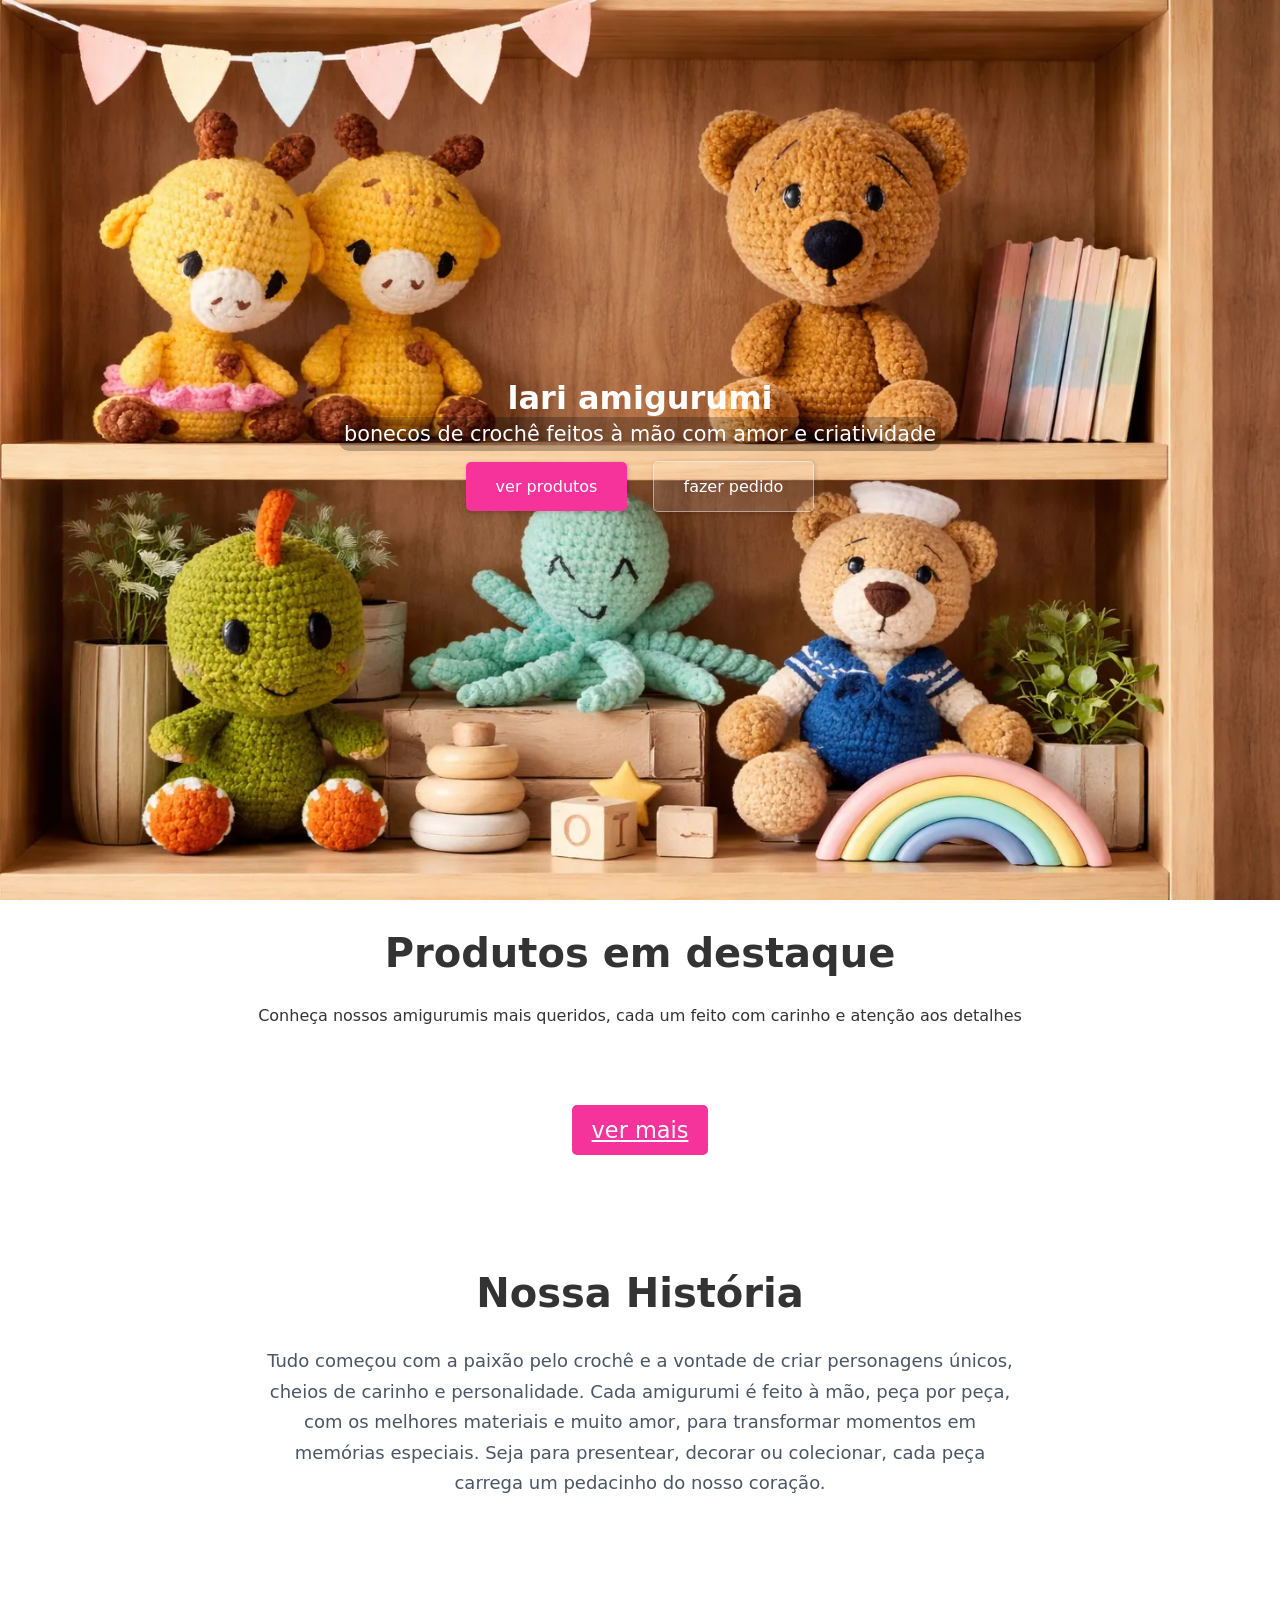
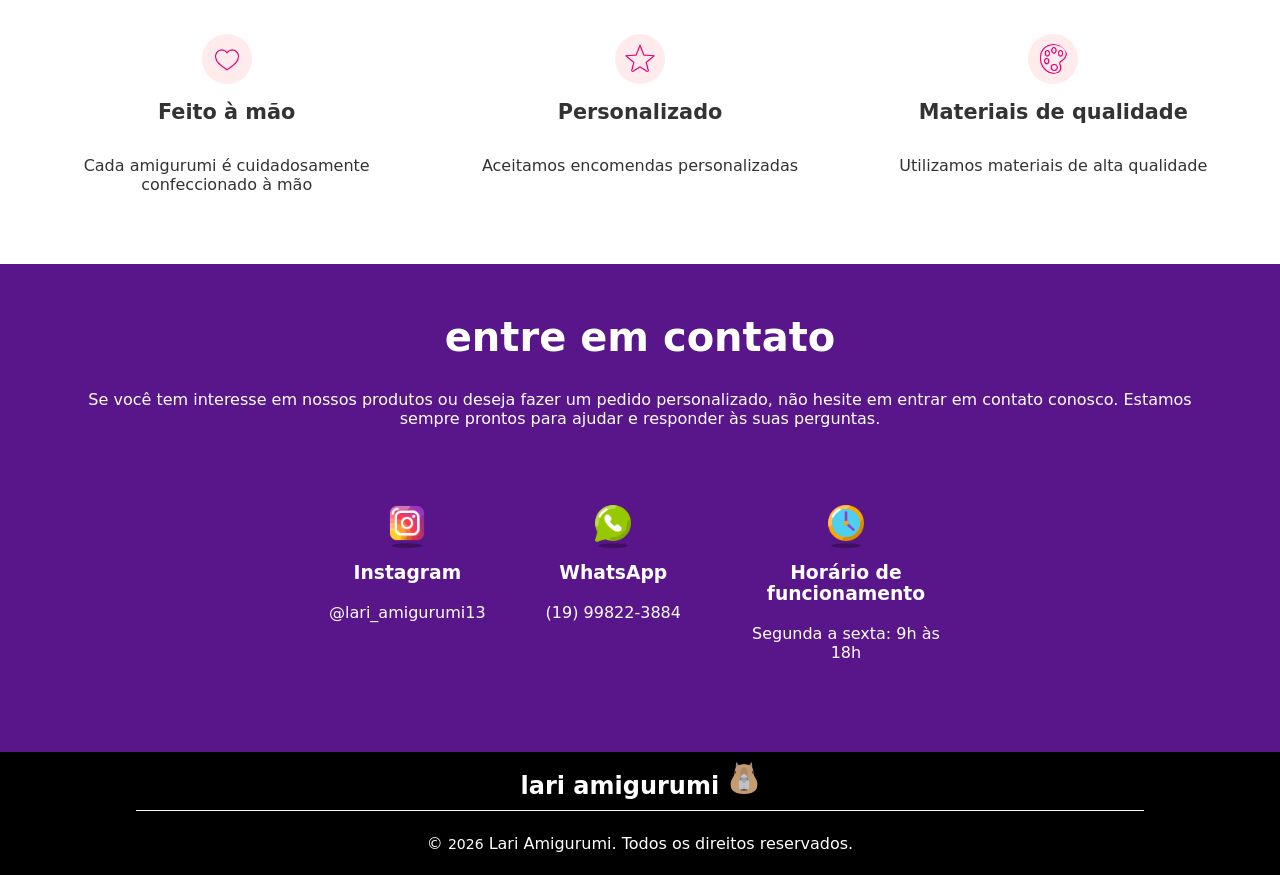
==== index.html @ 259a3780 "fix: atualiza versões dos estilos CSS e scripts, ajusta comportamento das imagens nos cards" ====
<!DOCTYPE html>
<html lang="pt-BR">

<head>
    <meta charset="UTF-8">
    <meta name="viewport" content="width=device-width, initial-scale=1.0">
    <title>Lari Amigurumi | Bonecos de Crochê Feitos à Mão</title>
    <meta name="description" content="Amigurumis e pelúcias de crochê feitos à mão com amor e criatividade. Chaveiros, bonecos e animais personalizados. Encomende pelo WhatsApp!">
    <meta name="keywords" content="amigurumi, crochê, bonecos de crochê, pelúcia, chaveiro, presente, artesanato">
    <meta name="author" content="Lari Amigurumi">
    <meta property="og:title" content="Lari Amigurumi | Bonecos de Crochê Feitos à Mão">
    <meta property="og:description" content="Amigurumis e pelúcias de crochê feitos à mão com amor e criatividade. Encomende pelo WhatsApp!">
    <meta property="og:type" content="website">
    <meta property="og:url" content="https://lariamigurumi.com/">
    <meta property="og:locale" content="pt_BR">
    <meta property="og:image" content="https://lariamigurumi.com/img/icon/fundo-prateleira.jpg">
    <link rel="canonical" href="https://lariamigurumi.com/">
    <link rel="preload" as="image" href="img/icon/fundo-prateleira.webp" fetchpriority="high">
    <link rel="icon" type="image/png" sizes="32x32" href="favicon.ico">
    <link rel="shortcut icon" href="favicon.ico?v=2">
    <link rel="stylesheet" href="style/style.css?v=9">
    <link rel="stylesheet" href="style/responsive.css?v=2">
    <script src="js/config.js"></script>
    <script src="js/comum.js?v=3" defer></script>
    <script src="js/destaques.js?v=2" defer></script>

    <!-- Google tag (gtag.js) -->
<script async src="https://www.googletagmanager.com/gtag/js?id=G-8MB9PB8HK1"></script>
<script>
  window.dataLayer = window.dataLayer || [];
  function gtag(){dataLayer.push(arguments);}
  gtag('js', new Date());

  gtag('config', 'G-8MB9PB8HK1');
</script>
</head>

<body>
    <header>
        <h1>lari amigurumi</h1>
        <p>bonecos de crochê feitos à mão com amor e criatividade</p>
        <div class="buton">
            <a href="catalago.html" target="_blank" rel="noopener noreferrer" class="btn-header" id="btn_produto">ver produtos</a>
            <a href="https://wa.me/5519998223884?text=Ol%C3%A1%2C%20gostaria%20de%20saber%20mais%20sobre%20o%20amigurumi" target="_blank" rel="noopener noreferrer" class="btn-header" id="btn_pedido">fazer pedido</a>
        </div>
    </header>

    <main>
        <div class="main_container">

            <h2>Produtos em destaque</h2>
            <p>Conheça nossos amigurumis mais queridos, cada um feito com carinho e atenção aos detalhes</p>

            <div class="produtos_container">
                <!-- cards de destaque injetados via js/destaques.js -->
            </div>

            <div class="butonn">
                <a href="catalago.html" class="verMais">ver mais</a>
            </div>

            <div class="historia">
                <h2>Nossa História</h2>
                <p>Tudo começou com a paixão pelo crochê e a vontade de criar personagens únicos, cheios de carinho e personalidade. Cada amigurumi é feito à mão, peça por peça, com os melhores materiais e muito amor, para transformar momentos em memórias especiais. Seja para presentear, decorar ou colecionar, cada peça carrega um pedacinho do nosso coração.</p>
            </div>

            <div class="cards">

                <div class="card">
                    <img data-src="img/icon/coracao.png" alt="Ícone de coração representando feito à mão" class="lazy" loading="lazy" decoding="async">
                    <h3>Feito à mão</h3>
                    <p>Cada amigurumi é cuidadosamente confeccionado à mão</p>
                </div>

                <div class="card">
                    <img data-src="img/icon/estrela.png" alt="Ícone de estrela representando personalização" class="lazy" loading="lazy" decoding="async">
                    <h3>Personalizado</h3>
                    <p>Aceitamos encomendas personalizadas</p>
                </div>

                <div class="card">
                    <img data-src="img/icon/pintura.png" alt="Ícone representando materiais de qualidade" class="lazy" loading="lazy" decoding="async">
                    <h3>Materiais de qualidade</h3>
                    <p>Utilizamos materiais de alta qualidade</p>
                </div>

            </div>

        </div>

        <div class="contato">
            <h2>entre em contato</h2>
            <p>Se você tem interesse em nossos produtos ou deseja fazer um pedido personalizado, não hesite em entrar em contato conosco. Estamos sempre prontos para ajudar e responder às suas perguntas.</p>

            <div class="cards_contato">
                <a href="https://www.instagram.com/lari_amigurumi13?igsh=MWczNW5yNHYzOHk1dA==" target="_blank" rel="noopener noreferrer">
                    <div class="card_contato">
                        <img src="img/icon/instagram.png" alt="Instagram da Lari Amigurumi" width="50" height="50" decoding="async">
                        <h3>Instagram</h3>
                        <p>@lari_amigurumi13</p>
                    </div>
                </a>
                <a href="https://wa.me/5519998223884?text=Ol%C3%A1%2C%20gostaria%20de%20saber%20mais%20sobre%20o%20amigurumi" target="_blank" rel="noopener noreferrer">
                    <div class="card_contato">
                        <img src="img/icon/whatsapp.png" alt="WhatsApp da Lari Amigurumi" width="50" height="50" decoding="async">
                        <h3>WhatsApp</h3>
                        <p>(19) 99822-3884</p>
                    </div>
                </a>

                <div class="card_contato">
                    <img src="img/icon/icons8-relógio-64.png" alt="Horário de funcionamento" width="50" height="50" decoding="async">
                    <h3>Horário de funcionamento</h3>
                    <p>Segunda a sexta: 9h às 18h</p>
                </div>
            </div>
        </div>
    </main>

    <footer>
        <h2>lari amigurumi <img src="img/icon/capivara.png" alt="Logo Lari Amigurumi" width="32" height="32"></h2>
        <hr>
        <p>&copy; <span id="ano"></span> Lari Amigurumi. Todos os direitos reservados.</p>
    </footer>
</body>

</html>
---- style/style.css ----
*{
    margin: 0;
    padding: 0;
    box-sizing: border-box;
}


body {
    font-family: system-ui, -apple-system, BlinkMacSystemFont, 'Segoe UI', Roboto, Oxygen, Ubuntu, Cantarell, 'Open Sans', 'Helvetica Neue', sans-serif;
    overflow-x: hidden;
    font-size: clamp(14px, 2vw, 16px);
}
header {
    background-image: url("../img/icon/fundo-prateleira.webp");
    background-size: cover;
    background-position: center;
    min-height: 100vh;
    display: flex;
    flex-direction: column;
    justify-content: center;
    align-items: center;
    color: #fff;
    text-align: center;
    padding: clamp(20px, 5vw, 40px);
}

.butonn {
    display: flex;
    justify-content: center;
    margin: 0 auto;
    padding: 20px;
    width: auto;
    height: auto;
  

}
.verMais {
    background-color:#f6339a;
    color: #fff;
    padding: clamp(8px, 2vw, 12px) clamp(15px, 3vw, 20px);
    cursor: pointer;
    font-size: clamp(14px, 2vw, 16px);
    border-radius: 5px;
    transition: background-color 0.3s ease;
    border: none;
    font-size: 1.4rem;
}
.verMais:hover {
    background-color: #e60073;
    transform: scale(1.1);
    transition: 0.5s;
}



header p{
font-size: 1.3rem;
color: #fff;
padding: 5px;
background-color: #00000040;
border-radius: 10px;

}
.btn-header {
    display: inline-block;
    background-color: #f6339a;
    color: #fff;
    text-decoration: none;
    border: none;
    padding: clamp(12px, 2.5vw, 15px) clamp(20px, 4vw, 30px);
    margin: clamp(5px, 1vw, 10px);
    cursor: pointer;
    font-size: clamp(14px, 2vw, 16px);
    border-radius: 5px;
    transition: background-color 0.3s ease;
    box-shadow: 1px 1px 5px rgba(0, 0, 0, 0.2);
    flex: 1;
    min-width: 140px;
    text-align: center;
}
.btn-header:hover {
    background-color: #e60073;
}
#btn_pedido {
    background-color: rgba(255, 255, 255, 0.123);
    border: 1px solid rgba(255, 255, 255, 0.459);
}
#btn_pedido:hover {
    background-color: rgba(255, 255, 255, 0.404);
    color: #333;
}
main h2 {
    font-size: clamp(1.5rem, 4vw, 2.5rem);
    text-align: center;
    margin: clamp(15px, 4vw, 30px) 0;
    color: #333;
}

main p {
    text-align: center;
    margin: clamp(10px, 3vw, 20px) 0;
    color: #333;
    max-width: 90vw;
    margin-left: auto;
    margin-right: auto;
}

.produtos_container {
    display: flex;
    justify-content: center;
    gap: clamp(10px, 3vw, 20px);
    padding: clamp(10px, 3vw, 20px);
    flex-wrap: wrap;
}
.produto {
    flex: 1 1 300px;
    max-width: 300px;
    border: 1px solid #ccc;
    border-radius: 5px;
    padding: clamp(10px, 2vw, 15px);
    text-align: center;
    box-shadow: 1px 1px 5px rgba(0, 0, 0, 0.1);
}
.produto p{
    color: #333;
}
.produto img {
    display: block;
    width: 100%;
    /* moldura única 3:4, foto inteira centralizada sobre fundo branco (igual ao catálogo) */
    aspect-ratio: 3 / 4;
    object-fit: contain;
    object-position: center;
    background-color: #fff;
    border-radius: 5px;
}
.produto h3 {
    margin: clamp(8px, 2vw, 15px) 0;
    color: #333;
    font-size: clamp(1.1rem, 3vw, 1.3rem);
}
.cards {
    display: flex;
    justify-content: center;
    gap: clamp(10px, 3vw, 20px);
    padding: clamp(20px, 5vw, 30px);
    flex-wrap: wrap;
}
.card img{
    border-radius: 50%;
    background-color: #ffcdd269;
    padding: 10px;
    /* dimensões fixas reservam espaço e evitam pulo de layout (CLS) */
    width: 50px;
    height: 50px;
}
.card h3 {
    padding: clamp(8px, 2vw, 12px);
    color: #333;
    font-size: clamp(1.1rem, 3vw, 1.3rem);
}
.card p{
    padding: 0 10px;
    color: #333;
}
.card {
    flex: 1 1 300px;
    max-width: 450px;
    padding: clamp(15px, 3vw, 20px);
    text-align: center;
}

.contato{
    background-color: #59168b;
    padding: 20px;
    text-align: center;
    color: #fff;
}
.cards_contato {
    display: flex;
    justify-content: center;
    gap: clamp(10px, 3vw, 20px);
    padding: clamp(20px, 5vw, 30px);
    flex-wrap: wrap;
}
.card_contato {
    flex: 1 1 200px;
    max-width: 250px;
    padding: clamp(15px, 3vw, 20px);
    text-align: center;
   
}
.contato p , .contato h2{
    color: #ffffff;

}
.card_contato img{
    width: 50px;
    height: 50px;
    margin-bottom: 10px;
}

/* ================= SKELETON LOADING (destaques do index) ================= */
/* Mesmas medidas de .produto, para não haver pulo de layout */

.produtos_container .skeleton-card {
    flex: 1 1 300px;
    max-width: 300px;
    border: 1px solid #ccc;
    border-radius: 5px;
    padding: clamp(10px, 2vw, 15px);
    box-shadow: 1px 1px 5px rgba(0, 0, 0, 0.1);
}

/* Bloco cinza com efeito shimmer (carregando) */
.produtos_container .skeleton {
    position: relative;
    overflow: hidden;
    background-color: #eceff3;
}

.produtos_container .skeleton::after {
    content: "";
    position: absolute;
    inset: 0;
    transform: translateX(-100%);
    background: linear-gradient(90deg, transparent, rgba(255, 255, 255, 0.6), transparent);
    animation: shimmer 1.4s infinite;
}

@keyframes shimmer {
    100% { transform: translateX(100%); }
}

.produtos_container .skeleton-img {
    height: auto;
    aspect-ratio: 3 / 4;
    border-radius: 5px;
}

.produtos_container .skeleton-line {
    height: 14px;
    border-radius: 7px;
    margin: 14px 16px 0;
}

.produtos_container .skeleton-line.titulo {
    width: 60%;
    margin-left: auto;
    margin-right: auto;
}

.produtos_container .skeleton-btn {
    height: 40px;
    width: 60%;
    margin: 20px auto 0;
    border-radius: 5px;
}

/* Respeita usuários que preferem menos animação */
@media (prefers-reduced-motion: reduce) {
    .skeleton::after {
        animation: none;
    }
    .lazy,
    .produto,
    .card .btn {
        transition: none;
    }
}

.cards_contato a {
    text-decoration: none;
    color: inherit;
    white-space: nowrap;
    
}

footer{
    background-color: #000000;
    color: #fff;
    text-align: center;
    padding: 10px;
}
footer p {
    margin: 0 auto;
    text-align: center;
    max-width: 90vw;
    margin-top: 10px;
    padding: 1%;
}
footer h2{
    text-align: center;

}
hr {
    border: none;
    border-top: 1px solid #fff;
    margin: 10px auto;
    width: 80%;
}
footer a{
    color: #fff;
    text-decoration: none;
    
}
footer a:hover{
    text-decoration: underline;
}


footer span {
    font-size: clamp(12px, 2vw, 14px);
    margin-top: 5px;
}

.btn {
    display: inline-block;
    background-color: #f6339a;
    color: #fff;
    text-decoration: none;
    border: none;
    padding: clamp(8px, 2vw, 12px) clamp(15px, 3vw, 20px);
    cursor: pointer;
    font-size: clamp(14px, 2vw, 16px);
    border-radius: 5px;
    transition: background-color 0.3s ease;
}
.btn:hover {
    background-color: #e60073;
}

.price {
    display: flex;
    justify-content: space-between;
    align-items: center;
    flex-wrap: nowrap;
}
.price p {
    font-size: clamp(14px, 2vw, 16px);
    color: #333;
    font-weight: bold;
}

.historia {
    max-width: 800px;
    margin: clamp(20px, 5vw, 40px) auto;
    padding: clamp(15px, 3vw, 25px);
    text-align: center;
}
.historia p {
    color: #4a5565;
    line-height: 1.7;
    font-size: clamp(15px, 2.5vw, 18px);
}
---- style/responsive.css ----
@media (max-width: 1024px) {
    .produtos_container, .cards, .cards_contato {
        gap: 15px;
        padding: 15px;
    }
    .produto, .card {
        max-width: 45%;
    }
    .card_contato {
        max-width: 30%;
    }
    
}


@media (max-width: 890px) {
    .produto, .card, .card_contato {
        flex-basis: 48%;
        max-width: none;
    }
    header {
        padding: 20px;
    }
    .buton {
        flex-direction: row;
        width: 80%;
        max-width: 400px;
        gap: 10px;
    }
    header h1 {
        font-size: clamp(2rem, 6vw, 3rem);
    }
     .butonn {
    display: flex;
    justify-content: center; 
    margin: 0 auto;
}
     
}


@media (max-width: 480px) {
    .produto, .card, .card_contato {
        flex-basis: 100%;
    }
    .buton {
        flex-direction: column;
        width: 90%;
    }
    main h2 {
        font-size: clamp(1.2rem, 5vw, 2rem);
    }
    .historia p {
        font-size: clamp(14px, 4vw, 16px);
    }
    .card_contato img {
        width: 40px;
    }
    .botoes  {
        display: flex;
        width: 100%;
       
       }
       .botoes .botao button {

        width: 87px;
        text-align: center;
        justify-content: center;
         padding: 5px;
         margin: 0 auto;
         font-size: 0.7rem;
         font-weight: 300;
         
       }
       #card {
        width: 80%;
       }

       .butonn {
    display: flex;
    justify-content: center;
    margin: 0 auto;

}
}
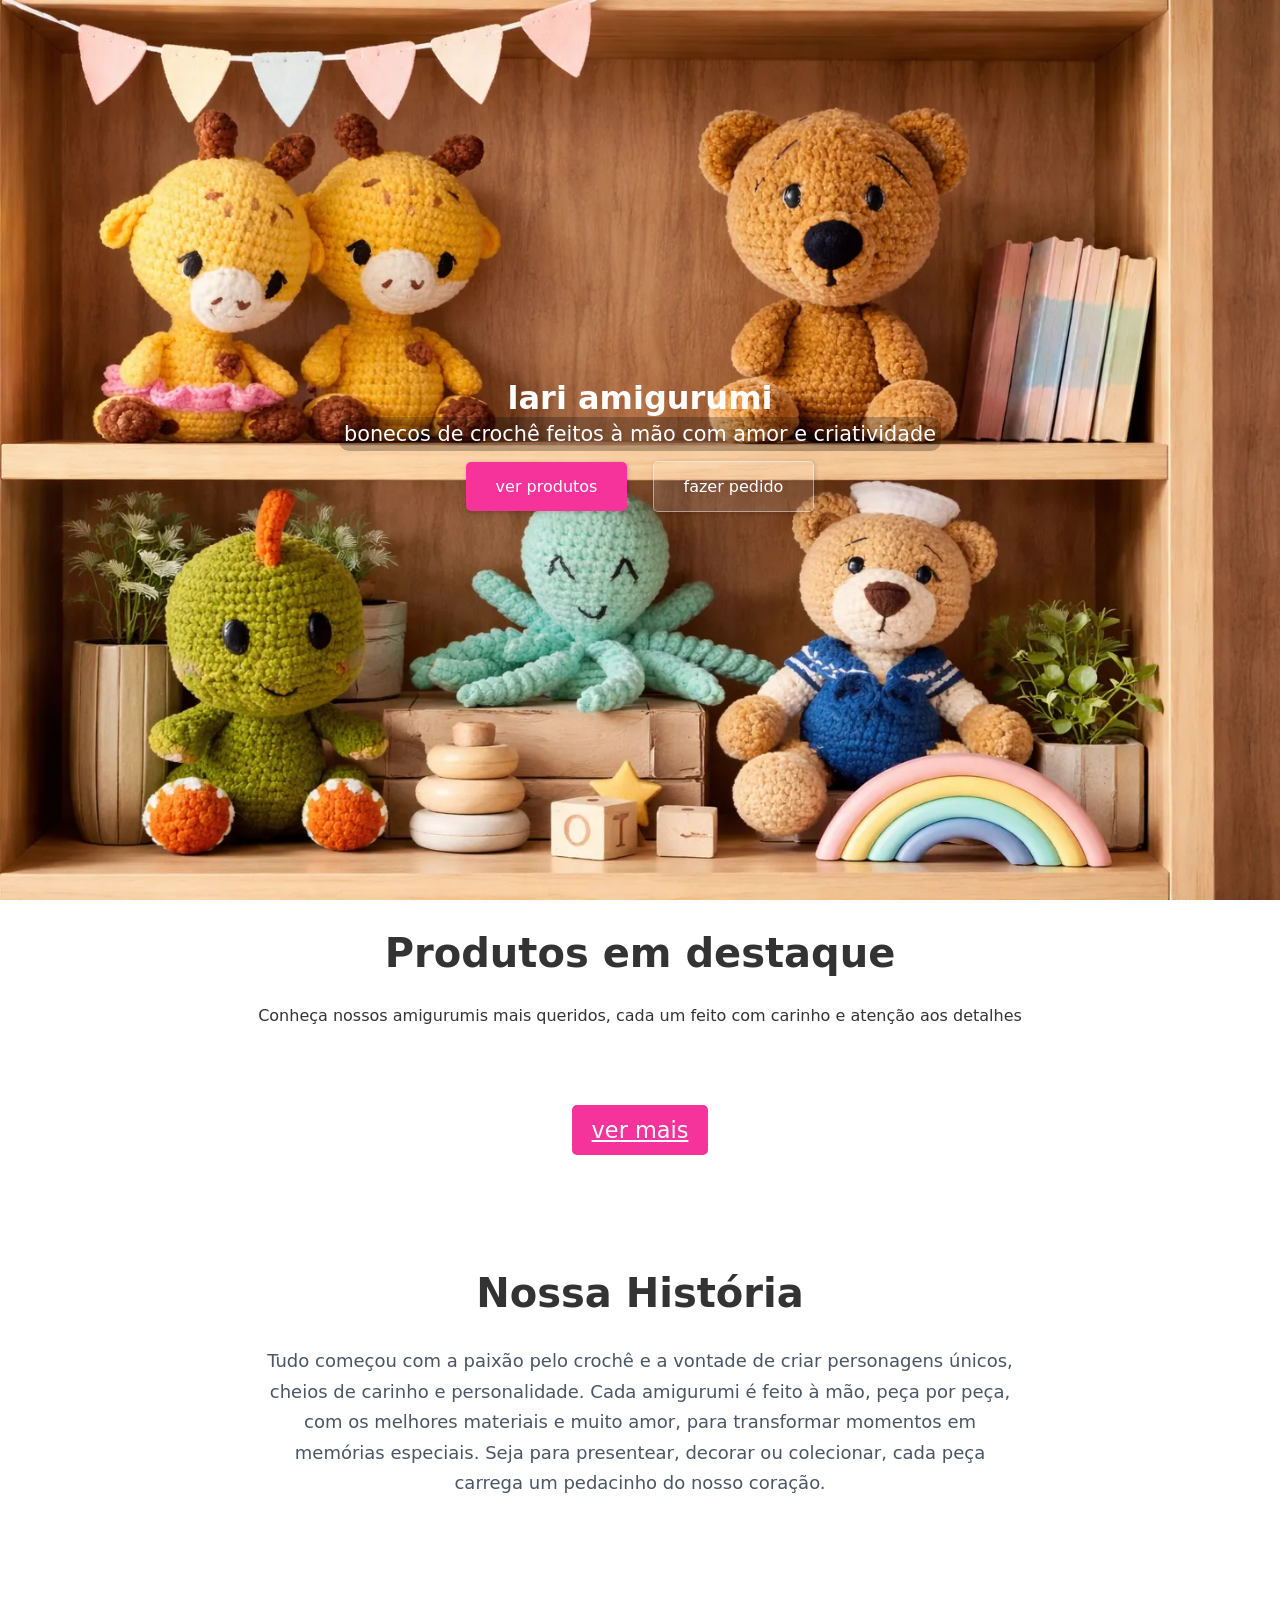
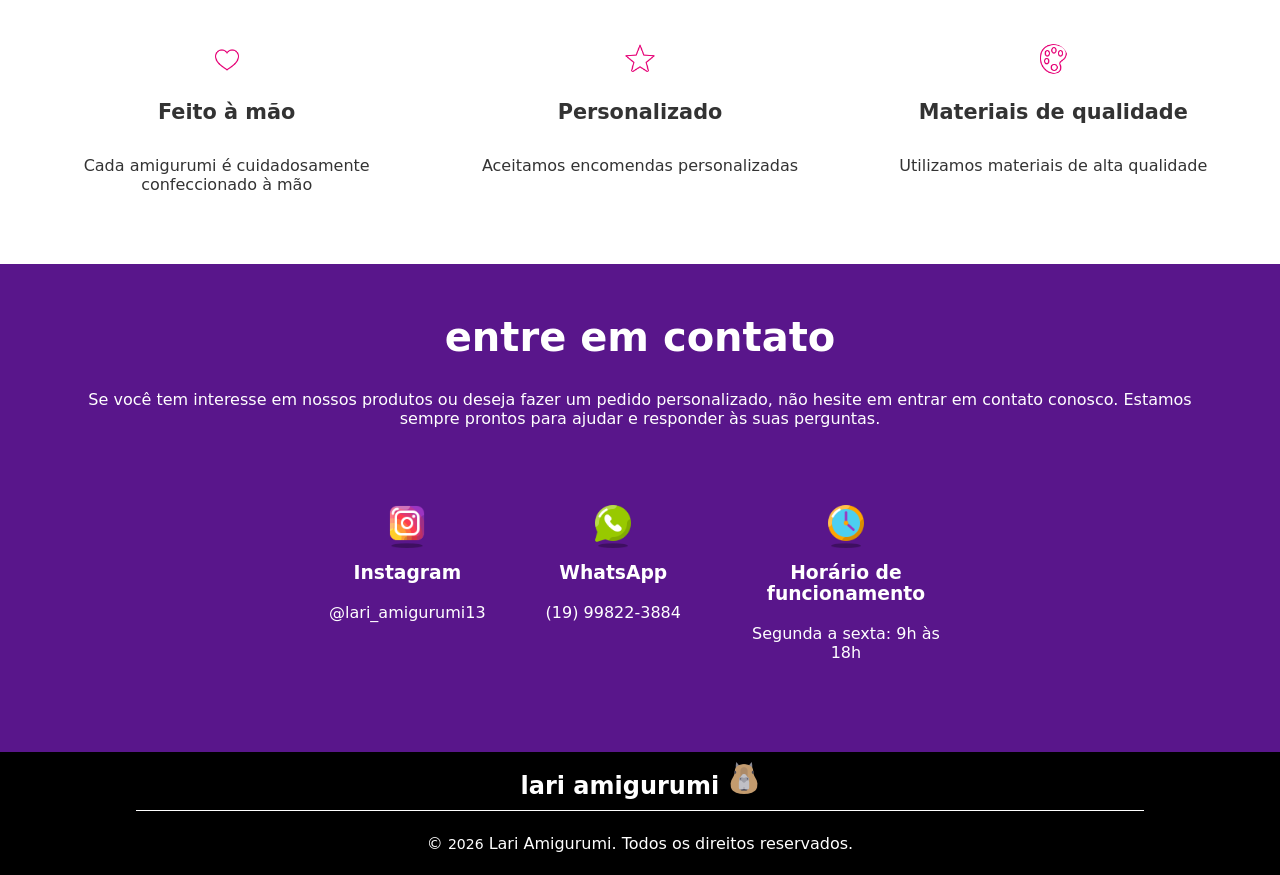
==== commit 0d30b329: "feat: adiciona funcionalidade de lightbox para visualização de imagens em tela cheia" ====
--- a/index.html
+++ b/index.html
@@ -20,8 +20,10 @@
     <link rel="shortcut icon" href="favicon.ico?v=2">
     <link rel="stylesheet" href="style/style.css?v=9">
     <link rel="stylesheet" href="style/responsive.css?v=2">
+    <link rel="stylesheet" href="style/lightbox.css?v=1">
     <script src="js/config.js"></script>
-    <script src="js/comum.js?v=3" defer></script>
+    <script src="js/comum.js?v=4" defer></script>
+    <script src="js/lightbox.js?v=1" defer></script>
     <script src="js/destaques.js?v=2" defer></script>
 
     <!-- Google tag (gtag.js) -->
@@ -82,7 +84,7 @@
                     <img data-src="img/icon/pintura.png" alt="Ícone representando materiais de qualidade" class="lazy" loading="lazy" decoding="async">
                     <h3>Materiais de qualidade</h3>
                     <p>Utilizamos materiais de alta qualidade</p>
-                </div>
+              </div>
 
             </div>
 
--- a/style/style.css
+++ b/style/style.css
@@ -127,9 +127,8 @@
 .produto img {
     display: block;
     width: 100%;
-    /* moldura única 3:4, foto inteira centralizada sobre fundo branco (igual ao catálogo) */
     aspect-ratio: 3 / 4;
-    object-fit: contain;
+    object-fit: cover;
     object-position: center;
     background-color: #fff;
     border-radius: 5px;
@@ -255,6 +254,28 @@
     width: 60%;
     margin: 20px auto 0;
     border-radius: 5px;
+}
+
+/* ================= LAZY LOAD ================= */
+/* Mesma lógica do catalago.css: sem opacity: 0 no estado inicial —
+   opacity esconde também o fundo e deixava o card em branco entre o
+   skeleton e a foto. O img sem imagem não pinta nada, então basta o
+   fundo cinza (igual ao skeleton) até a foto chegar. */
+.lazy {
+    background-color: #eceff3;
+    transform: scale(1.02);
+    transition: transform 0.3s ease;
+}
+
+.lazy.loaded {
+    transform: scale(1);
+    background-color: #fff;
+    animation: foto-aparece 0.3s ease;
+}
+
+@keyframes foto-aparece {
+    from { opacity: 0; }
+    to { opacity: 1; }
 }
 
 /* Respeita usuários que preferem menos animação */
@@ -267,6 +288,9 @@
     .card .btn {
         transition: none;
     }
+    .lazy.loaded {
+        animation: none;
+    }
 }
 
 .cards_contato a {
--- a/style/responsive.css
+++ b/style/responsive.css
@@ -1,88 +1,85 @@
-
-@media (max-width: 1024px) {
-    .produtos_container, .cards, .cards_contato {
-        gap: 15px;
-        padding: 15px;
-    }
-    .produto, .card {
-        max-width: 45%;
-    }
-    .card_contato {
-        max-width: 30%;
-    }
-    
-}
-
-
-@media (max-width: 890px) {
-    .produto, .card, .card_contato {
-        flex-basis: 48%;
-        max-width: none;
-    }
-    header {
-        padding: 20px;
-    }
-    .buton {
-        flex-direction: row;
-        width: 80%;
-        max-width: 400px;
-        gap: 10px;
-    }
-    header h1 {
-        font-size: clamp(2rem, 6vw, 3rem);
-    }
-     .butonn {
-    display: flex;
-    justify-content: center; 
-    margin: 0 auto;
-}
-     
-}
-
-
-@media (max-width: 480px) {
-    .produto, .card, .card_contato {
-        flex-basis: 100%;
-    }
-    .buton {
-        flex-direction: column;
-        width: 90%;
-    }
-    main h2 {
-        font-size: clamp(1.2rem, 5vw, 2rem);
-    }
-    .historia p {
-        font-size: clamp(14px, 4vw, 16px);
-    }
-    .card_contato img {
-        width: 40px;
-    }
-    .botoes  {
-        display: flex;
-        width: 100%;
-       
-       }
-       .botoes .botao button {
-
-        width: 87px;
-        text-align: center;
-        justify-content: center;
-         padding: 5px;
-         margin: 0 auto;
-         font-size: 0.7rem;
-         font-weight: 300;
-         
-       }
-       #card {
-        width: 80%;
-       }
-
-       .butonn {
-    display: flex;
-    justify-content: center;
-    margin: 0 auto;
-
-}
-}
-
-
+
+@media (max-width: 1024px) {
+    .produtos_container, .cards, .cards_contato {
+        gap: 15px;
+        padding: 15px;
+    }
+    .produto, .card {
+        max-width: 45%;
+    }
+    .card_contato {
+        max-width: 30%;
+    }
+    .hamburger{
+        left: 100%;
+    }
+    
+}
+
+
+@media (max-width: 890px) {
+    .produto, .card, .card_contato {
+        flex-basis: 48%;
+        max-width: none;
+    }
+    header {
+        padding: 20px;
+    }
+    .buton {
+        flex-direction: row;
+        width: 80%;
+        max-width: 400px;
+        gap: 10px;
+    }
+    header h1 {
+        font-size: clamp(2rem, 6vw, 3rem);
+    }
+     .butonn {
+    display: flex;
+    justify-content: center; 
+    margin: 0 auto;
+}
+ .hamburger{
+            left: 05%;
+    }
+     
+}
+
+
+@media (max-width: 480px) {
+    .produto, .card, .card_contato {
+        flex-basis: 100%;
+    }
+    .buton {
+        flex-direction: column;
+        width: 90%;
+    }
+    main h2 {
+        font-size: clamp(1.2rem, 5vw, 2rem);
+    }
+    .historia p {
+        font-size: clamp(14px, 4vw, 16px);
+    }
+    .card_contato img {
+        width: 64px;
+        height: 64px;
+    }
+.butonn {
+        display: flex;
+        justify-content: center;
+        margin: 0 auto;
+    }
+
+    /* Sidebar ocupa mais largura no mobile */
+    .sidebar {
+        width: 85vw;
+    }
+    #card {
+        width: 80%;
+    }
+    .hamburger{
+            left: 05%;
+    }
+}
+
+
